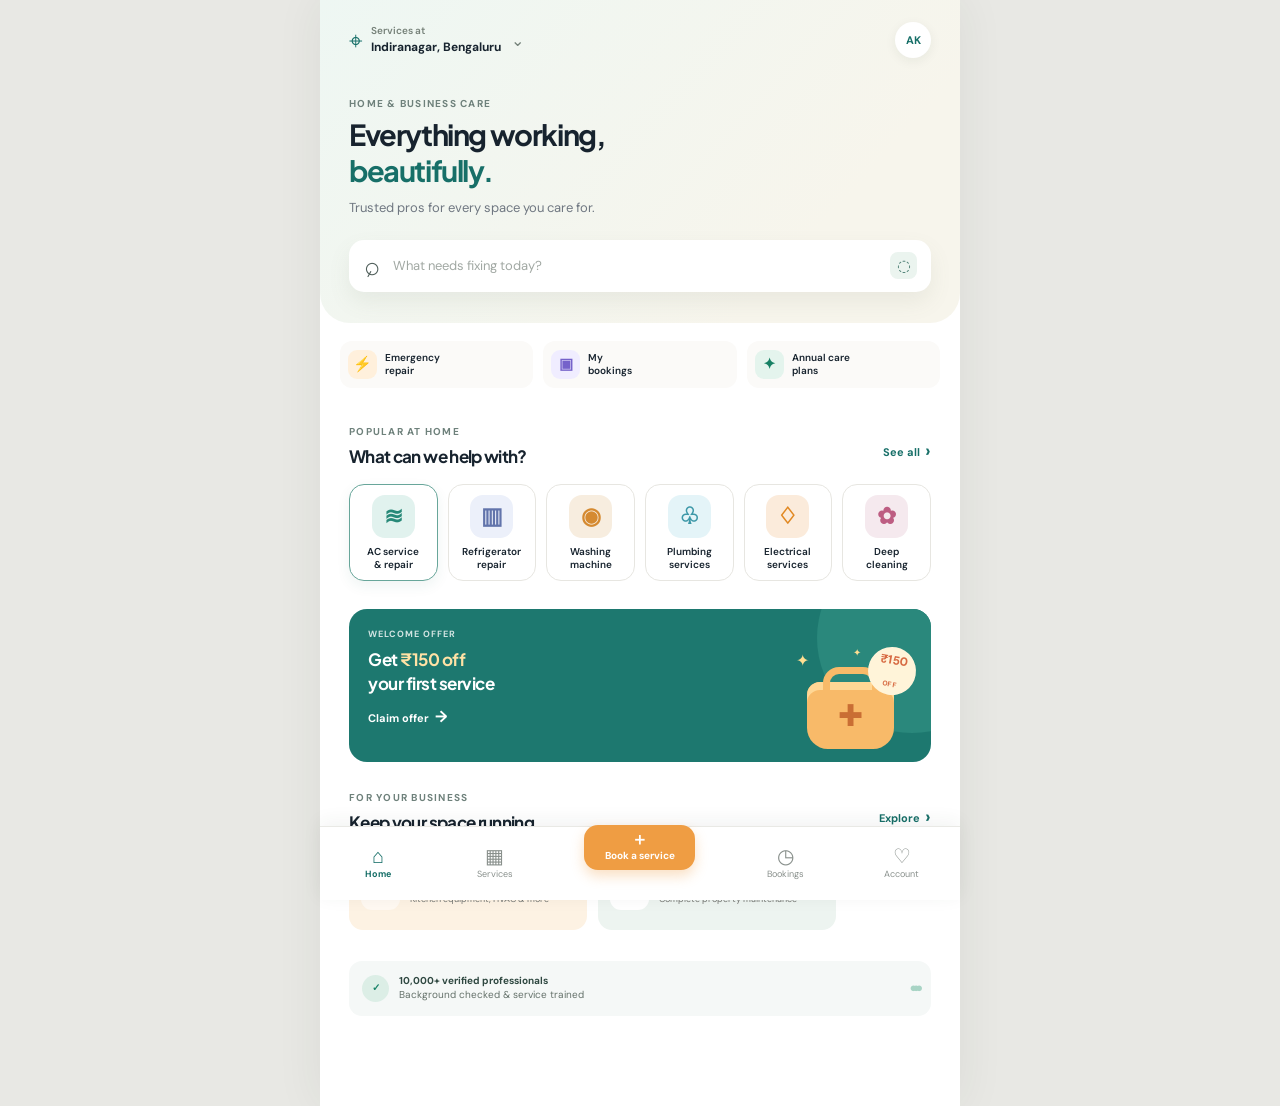
==== index.html @ 7ae945e4 "Draft application" ====
<!doctype html>
<html lang="en">
  <head>
    <meta charset="UTF-8" />
    <meta name="viewport" content="width=device-width, initial-scale=1.0" />
    <meta name="theme-color" content="#176f68" />
    <meta name="description" content="Trusted home and business appliance services, at your door." />
    <title>HomeCare — Expert help, at your door</title>
    <link rel="manifest" href="manifest.webmanifest" />
    <link rel="preconnect" href="https://fonts.googleapis.com" />
    <link rel="preconnect" href="https://fonts.gstatic.com" crossorigin />
    <link href="https://fonts.googleapis.com/css2?family=DM+Sans:wght@400;500;600;700&family=Plus+Jakarta+Sans:wght@600;700;800&display=swap" rel="stylesheet" />
    <link rel="stylesheet" href="style.css" />
  </head>
  <body>
    <main class="app-shell">
      <section class="top-area">
        <header>
          <button class="location" aria-label="Change location"><span class="pin">⌖</span><span><small>Services at</small><strong>Indiranagar, Bengaluru</strong></span><span class="chevron">⌄</span></button>
          <button class="profile" aria-label="Your profile">AK</button>
        </header>
        <div class="hero-copy">
          <p class="eyebrow">HOME & BUSINESS CARE</p>
          <h1>Everything working,<br /><em>beautifully.</em></h1>
          <p>Trusted pros for every space you care for.</p>
        </div>
        <label class="search"><span>⌕</span><input id="searchInput" type="search" placeholder="What needs fixing today?" /><button aria-label="voice search">◌</button></label>
      </section>

      <section class="quick-row" aria-label="Quick actions">
        <button class="quick-card"><span class="quick-icon orange">⚡</span><span>Emergency<br />repair</span></button>
        <button class="quick-card"><span class="quick-icon purple">▣</span><span>My<br />bookings</span></button>
        <button class="quick-card"><span class="quick-icon green">✦</span><span>Annual care<br />plans</span></button>
      </section>

      <section class="section services-section">
        <div class="section-title"><div><p class="eyebrow">POPULAR AT HOME</p><h2>What can we help with?</h2></div><button class="link-btn">See all <span>›</span></button></div>
        <div class="category-grid" id="categories">
          <button class="category active" data-name="Air conditioner"><span class="art ac">≋</span><span>AC service<br />& repair</span></button>
          <button class="category" data-name="Refrigerator"><span class="art fridge">▥</span><span>Refrigerator<br />repair</span></button>
          <button class="category" data-name="Washing machine"><span class="art wash">◉</span><span>Washing<br />machine</span></button>
          <button class="category" data-name="Plumbing"><span class="art plumbing">♧</span><span>Plumbing<br />services</span></button>
          <button class="category" data-name="Electrical"><span class="art electrical">♢</span><span>Electrical<br />services</span></button>
          <button class="category" data-name="Cleaning"><span class="art cleaning">✿</span><span>Deep<br />cleaning</span></button>
        </div>
      </section>

      <section class="promo-wrap">
        <article class="promo-card">
          <div class="promo-copy"><p>WELCOME OFFER</p><h2>Get <b>₹150 off</b><br />your first service</h2><button id="offerButton">Claim offer <span>→</span></button></div>
          <div class="promo-art"><span class="spark s1">✦</span><span class="spark s2">✦</span><div class="tool-bag">✚</div><div class="tag">₹150<br /><small>OFF</small></div></div>
        </article>
      </section>

      <section class="section business-section">
        <div class="section-title"><div><p class="eyebrow">FOR YOUR BUSINESS</p><h2>Keep your space running</h2></div><button class="link-btn">Explore <span>›</span></button></div>
        <div class="business-cards">
          <article class="business-card restaurant"><div class="business-icon">♨</div><div><h3>Restaurants & cafés</h3><p>Kitchen equipment, HVAC & more</p></div><span>›</span></article>
          <article class="business-card hotel"><div class="business-icon">⌂</div><div><h3>Hotels & stays</h3><p>Complete property maintenance</p></div><span>›</span></article>
        </div>
      </section>

      <section class="trust-strip"><span class="trust-check">✓</span><span><b>10,000+ verified professionals</b><br />Background checked & service trained</span><span class="trust-people">●●●</span></section>
      <div class="spacer"></div>
    </main>

    <nav class="bottom-nav">
      <button class="nav-item selected"><span>⌂</span>Home</button>
      <button class="nav-item"><span>▦</span>Services</button>
      <button class="book-now" id="bookButton"><span>＋</span>Book a service</button>
      <button class="nav-item"><span>◷</span>Bookings</button>
      <button class="nav-item"><span>♡</span>Account</button>
    </nav>

    <div class="toast" id="toast" role="status"></div>
    <section class="booking-sheet" id="bookingSheet" aria-hidden="true" aria-labelledby="bookingTitle">
      <div class="sheet-backdrop" data-close-sheet></div>
      <div class="sheet-content" role="dialog" aria-modal="true">
        <div class="sheet-handle"></div>
        <button class="sheet-close" data-close-sheet aria-label="Close booking form">×</button>
        <div class="booking-step active" data-step="1">
          <p class="eyebrow">NEW BOOKING</p><h2 id="bookingTitle">What needs care?</h2>
          <p class="sheet-subtitle">Select a service and we’ll match you with a verified professional.</p>
          <div class="booking-services" id="bookingServices"></div>
          <button class="continue-button" id="toDetails" disabled>Continue <span>→</span></button>
        </div>
        <div class="booking-step" data-step="2">
          <button class="back-button" id="backToServices">‹ Back</button>
          <p class="eyebrow">YOUR VISIT</p><h2>Choose a convenient time</h2>
          <div class="visit-options" id="visitOptions">
            <button data-slot="Today, 4–6 PM"><b>Today</b><small>4–6 PM</small></button><button class="chosen" data-slot="Tomorrow, 9–11 AM"><b>Tomorrow</b><small>9–11 AM</small></button><button data-slot="Tomorrow, 2–4 PM"><b>Tomorrow</b><small>2–4 PM</small></button>
          </div>
          <label class="form-label">Your address<input id="address" placeholder="House / flat number and area" autocomplete="street-address" /></label>
          <label class="form-label">Mobile number<input id="phone" inputmode="tel" placeholder="10-digit mobile number" autocomplete="tel" /></label>
          <div class="payment-note"><span>₹</span><div><b>Cash on Service</b><small>Pay the professional only after the service is completed.</small></div></div>
          <button class="continue-button" id="confirmBooking">Confirm booking <span>→</span></button>
        </div>
        <div class="booking-step success-step" data-step="3">
          <div class="success-icon">✓</div><p class="eyebrow">BOOKING CONFIRMED</p><h2>We’re on it!</h2>
          <p id="successCopy" class="sheet-subtitle"></p><button class="continue-button" data-close-sheet>Done</button>
        </div>
      </div>
    </section>
    <script src="script.js"></script>
  </body>
</html>
---- style.css ----
:root { --ink:#17232e; --muted:#6f7781; --teal:#176f68; --cream:#f8f5ef; --line:#e7e6e1; --orange:#f9b15a; }
* { box-sizing:border-box; } body { margin:0; background:#e8e8e4; color:var(--ink); font-family:"DM Sans",sans-serif; }
button,input { font:inherit; } button { cursor:pointer; border:0; color:inherit; } .app-shell { max-width:640px; margin:auto; min-height:100vh; background:#fff; overflow:hidden; }
.top-area { background:linear-gradient(132deg,#eef7f3 0%,#f7f5ec 76%); padding:22px 20px 31px; border-radius:0 0 30px 30px; } header { display:flex; justify-content:space-between; align-items:center; }
.location { display:flex; align-items:center; gap:8px; text-align:left; padding:0; background:transparent; } .location small { display:block; color:#758078; font-size:10px; font-weight:600; line-height:1.2; } .location strong { display:block; font-size:12px; margin-top:2px; } .pin { color:var(--teal); font-size:24px; }.chevron { margin-left:2px; font-size:16px; color:#738078; }.profile { height:36px; width:36px; border-radius:50%; background:#fff; color:var(--teal); font-size:11px; font-weight:700; box-shadow:0 3px 12px #0a322010; }
.hero-copy { margin:39px 0 24px; } .eyebrow { font-size:10px; letter-spacing:1.25px; font-weight:700; color:#6e817b; margin:0 0 7px; }.hero-copy h1,h2,h3 { font-family:"Plus Jakarta Sans",sans-serif; margin:0; }.hero-copy h1 { font-size:29px; letter-spacing:-1.4px; line-height:1.24; }.hero-copy em { color:var(--teal); font-style:normal; }.hero-copy > p:last-child { margin:10px 0 0; font-size:13px; color:var(--muted); }.search { height:52px; display:flex; align-items:center; gap:12px; padding:0 14px; border-radius:15px; background:#fff; box-shadow:0 10px 22px #6d796018; }.search>span { font-size:27px; line-height:0; transform:rotate(-16deg); color:#4f5e5a; }.search input { min-width:0; flex:1; border:0; outline:0; font-size:13px; }.search input::placeholder { color:#a1a8a3; }.search button { background:#ebf4ef; border-radius:8px; height:27px; width:27px; color:#477b70; }
.quick-row { display:flex; gap:10px; padding:18px 20px 10px; overflow-x:auto; scrollbar-width:none; }.quick-row::-webkit-scrollbar{display:none}.quick-card { flex:1; min-width:120px; display:flex; align-items:center; text-align:left; gap:8px; padding:9px 8px; background:#fbfaf8; border-radius:12px; font-size:10px; font-weight:600; line-height:1.35; }.quick-icon { display:grid; place-items:center; flex:0 0 29px; width:29px; height:29px; border-radius:9px; font-size:15px; }.orange { background:#fff0dc;color:#e98422 }.purple{background:#f0edff;color:#7562ca}.green{background:#e4f4ed;color:#178064}
.section { padding:27px 20px 0; }.section-title { display:flex; justify-content:space-between; align-items:end; margin-bottom:17px; }.section-title h2 { font-size:17px; letter-spacing:-.65px; }.link-btn { background:transparent; color:var(--teal); font-size:11px; font-weight:700; padding:4px 0; }.link-btn span { font-size:18px; vertical-align:-1px; margin-left:2px; }
.category-grid { display:grid; grid-template-columns:repeat(3,1fr); gap:11px 10px; }.category { background:#fff; border:1px solid var(--line); border-radius:15px; padding:10px 5px 9px; text-align:center; font-size:10px; font-weight:600; line-height:1.32; transition:.2s; }.category:hover,.category.active { border-color:#68a69a; box-shadow:0 5px 14px #16685812; }.art { display:grid; place-items:center; width:43px; height:43px; margin:0 auto 7px; border-radius:13px; font-size:23px; font-family:Arial,sans-serif; }.ac{background:#e1f2ee;color:#278978}.fridge{background:#ecf0fa;color:#6274ab}.wash{background:#f7eddf;color:#d58a31}.plumbing{background:#e4f4f8;color:#3d98a8}.electrical{background:#fbebdb;color:#e18822}.cleaning{background:#f5e9ee;color:#bd5d82}
.promo-wrap { padding:28px 20px 0; }.promo-card { min-height:153px; overflow:hidden; border-radius:18px; background:#1d786f; color:#fff; display:flex; position:relative; }.promo-card:after { content:""; height:190px; width:190px; border-radius:50%; background:#2a887c; position:absolute; right:-76px; top:-66px; }.promo-copy { z-index:1; padding:19px; }.promo-copy p { font-size:9px; letter-spacing:1px; font-weight:700; opacity:.8; margin:0 0 8px; }.promo-copy h2 { font-size:17px; line-height:1.38; letter-spacing:-.5px; }.promo-copy b { color:#ffe2a5; }.promo-copy button { margin-top:11px; padding:0; background:transparent; color:#fff; font-weight:700; font-size:11px; }.promo-copy button span { font-size:16px; margin-left:3px; }.promo-art { z-index:1; position:absolute; right:15px; bottom:13px; width:120px; height:105px; }.tool-bag { position:absolute; bottom:0; left:11px; display:grid; place-items:center; height:67px; width:87px; border-radius:13px 13px 21px 21px; background:#f8ba69; color:#c96e34; font-size:30px; box-shadow:inset 0 8px #ffd795; }.tool-bag:before { content:""; position:absolute; height:25px; width:42px; top:-15px; border:7px solid #f8ba69; border-bottom:0; border-radius:16px 16px 0 0; }.tag { position:absolute; top:3px; right:0; display:grid; place-items:center; height:48px; width:48px; background:#fff4d9; color:#d76a42; border-radius:50%; text-align:center; font-size:12px; font-weight:800; line-height:1; transform:rotate(10deg); }.tag small { font-size:7px; letter-spacing:.5px; }.spark{position:absolute;color:#ffdf92}.s1{left:0;top:6px}.s2{right:55px;top:2px;font-size:10px}
.business-section { padding-top:29px; }.business-cards { display:flex; gap:11px; overflow-x:auto; padding-bottom:1px; scrollbar-width:none; }.business-card { min-width:238px; min-height:80px; display:flex; align-items:center; gap:10px; padding:12px; border-radius:14px; text-align:left; }.restaurant { background:#fdf2e3; }.hotel { background:#edf4f0; }.business-icon { display:grid; place-items:center; width:39px; height:39px; border-radius:11px; background:#fff9f2; color:#dc8d37; font-size:21px; }.hotel .business-icon { background:#fff;color:#387e6d; }.business-card h3 { font-size:11px; letter-spacing:-.25px; }.business-card p { color:#747672; font-size:9px; margin:5px 0 0; }.business-card>span { margin-left:auto; font-size:21px; color:#728077; }
.trust-strip { display:flex; align-items:center; gap:10px; margin:30px 20px 0; padding:13px; background:#f5f8f7; border-radius:13px; font-size:10px; line-height:1.42; color:#64716a; }.trust-strip b { color:#2f4841; }.trust-check{display:grid;place-items:center;flex:0 0 27px;height:27px;border-radius:50%;background:#dceee6;color:#198368;font-weight:800}.trust-people{color:#a8d4c5;letter-spacing:-5px;font-size:13px;margin-left:auto}.spacer{height:90px}
.bottom-nav { position:fixed; z-index:3; bottom:0; left:50%; transform:translateX(-50%); width:min(640px,100%); height:74px; background:#fff; border-top:1px solid #e9e9e5; display:flex; justify-content:space-around; align-items:center; box-shadow:0 -4px 18px #2d3c3210; }.nav-item { width:54px; padding:0; background:transparent; color:#89908c; font-size:9px; display:flex; gap:3px; align-items:center; flex-direction:column; }.nav-item span { font-size:20px; line-height:17px; }.nav-item.selected { color:var(--teal); font-weight:700; }.book-now { position:relative; top:-16px; min-width:111px; min-height:45px; padding:5px 10px; border-radius:14px; background:#ef9d43; color:#fff; box-shadow:0 6px 13px #f1a24d55; font-size:10px; font-weight:700; display:flex; gap:5px; flex-direction:column; align-items:center; justify-content:center; }.book-now span{font-size:17px;line-height:10px}.toast{position:fixed;z-index:4;left:50%;bottom:88px;transform:translate(-50%,25px);opacity:0;pointer-events:none;white-space:nowrap;background:#182d29;color:#fff;padding:10px 15px;border-radius:10px;font-size:12px;transition:.25s}.toast.show{transform:translate(-50%,0);opacity:1}
.booking-sheet{position:fixed;z-index:10;inset:0;display:grid;align-items:end;visibility:hidden}.booking-sheet.open{visibility:visible}.sheet-backdrop{position:absolute;inset:0;background:#17262285;opacity:0;transition:.25s}.booking-sheet.open .sheet-backdrop{opacity:1}.sheet-content{position:relative;width:min(640px,100%);max-height:90vh;overflow:auto;margin:auto;background:#fff;border-radius:25px 25px 0 0;padding:12px 21px 27px;transform:translateY(100%);transition:.3s ease}.booking-sheet.open .sheet-content{transform:translateY(0)}.sheet-handle{width:36px;height:4px;margin:0 auto 20px;border-radius:5px;background:#d8ddd8}.sheet-close{position:absolute;right:17px;top:13px;width:27px;height:27px;border-radius:50%;background:#f1f4f2;font-size:20px;line-height:20px;color:#587068}.sheet-content h2{font-size:22px;letter-spacing:-.8px}.sheet-subtitle{margin:9px 0 20px;color:var(--muted);font-size:12px;line-height:1.5}.booking-services{display:grid;grid-template-columns:1fr 1fr;gap:10px}.booking-service{padding:12px;text-align:left;border:1px solid var(--line);border-radius:13px;background:#fff;font-size:12px;font-weight:700}.booking-service small{display:block;color:#7b8580;font-weight:500;font-size:10px;margin-top:4px}.booking-service.selected{border-color:var(--teal);background:#f1f8f5;box-shadow:inset 0 0 0 1px var(--teal)}.continue-button{width:100%;min-height:48px;margin-top:20px;border-radius:13px;background:var(--teal);color:#fff;font-size:13px;font-weight:700}.continue-button:disabled{background:#b9c6c1;cursor:not-allowed}.continue-button span{font-size:18px;margin-left:4px}.booking-step{display:none}.booking-step.active{display:block}.back-button{margin:0 0 17px;padding:0;background:transparent;color:var(--teal);font-size:12px;font-weight:700}.visit-options{display:flex;gap:8px;margin:18px 0}.visit-options button{flex:1;padding:10px 4px;border:1px solid var(--line);border-radius:11px;background:#fff;font-size:11px}.visit-options b,.visit-options small{display:block}.visit-options small{font-size:9px;color:#77817c;margin-top:4px}.visit-options .chosen{border-color:var(--teal);background:#f0f8f4;color:var(--teal)}.form-label{display:block;margin:14px 0 0;font-size:11px;font-weight:700}.form-label input{display:block;width:100%;height:45px;margin-top:7px;padding:0 12px;border:1px solid #dfe3df;border-radius:10px;outline:none;font-size:12px}.form-label input:focus{border-color:var(--teal)}.success-step{text-align:center;padding:28px 0 10px}.success-icon{display:grid;place-items:center;width:59px;height:59px;margin:0 auto 18px;border-radius:50%;background:#dff1e9;color:#18826a;font-size:27px;font-weight:700}
.payment-note{display:flex;align-items:center;gap:10px;margin-top:16px;padding:11px;background:#f4f8f5;border-radius:11px}.payment-note>span{display:grid;place-items:center;width:28px;height:28px;border-radius:9px;background:#dbeee5;color:#187c65;font-size:15px;font-weight:800}.payment-note b,.payment-note small{display:block}.payment-note b{font-size:11px}.payment-note small{margin-top:3px;font-size:9px;line-height:1.3;color:#74817a}
@media(min-width:641px){.app-shell{box-shadow:0 0 45px #27342b12}.category-grid{grid-template-columns:repeat(6,1fr)}.category{padding-left:3px;padding-right:3px}.top-area{padding-left:29px;padding-right:29px}.section,.promo-wrap{padding-left:29px;padding-right:29px}.trust-strip{margin-left:29px;margin-right:29px}}
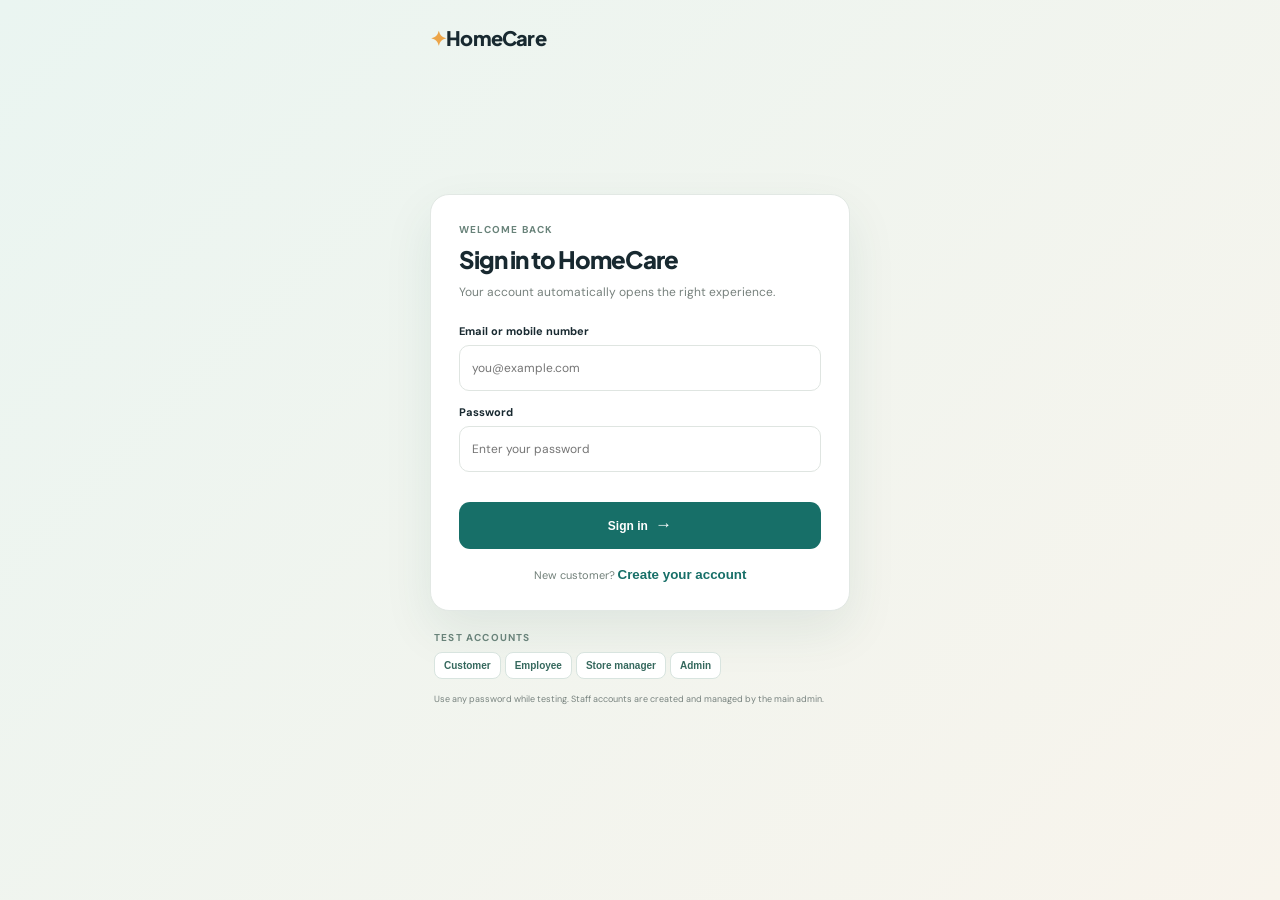
==== commit d72426ed: "Add role based sign in flow" ====
--- a/index.html
+++ b/index.html
@@ -17,7 +17,7 @@
       <section class="top-area">
         <header>
           <button class="location" aria-label="Change location"><span class="pin">⌖</span><span><small>Services at</small><strong>Indiranagar, Bengaluru</strong></span><span class="chevron">⌄</span></button>
-          <button class="profile" aria-label="Your profile">AK</button>
+          <button class="profile" id="profileButton" aria-label="Open your account">ME</button>
         </header>
         <div class="hero-copy">
           <p class="eyebrow">HOME & BUSINESS CARE</p>
